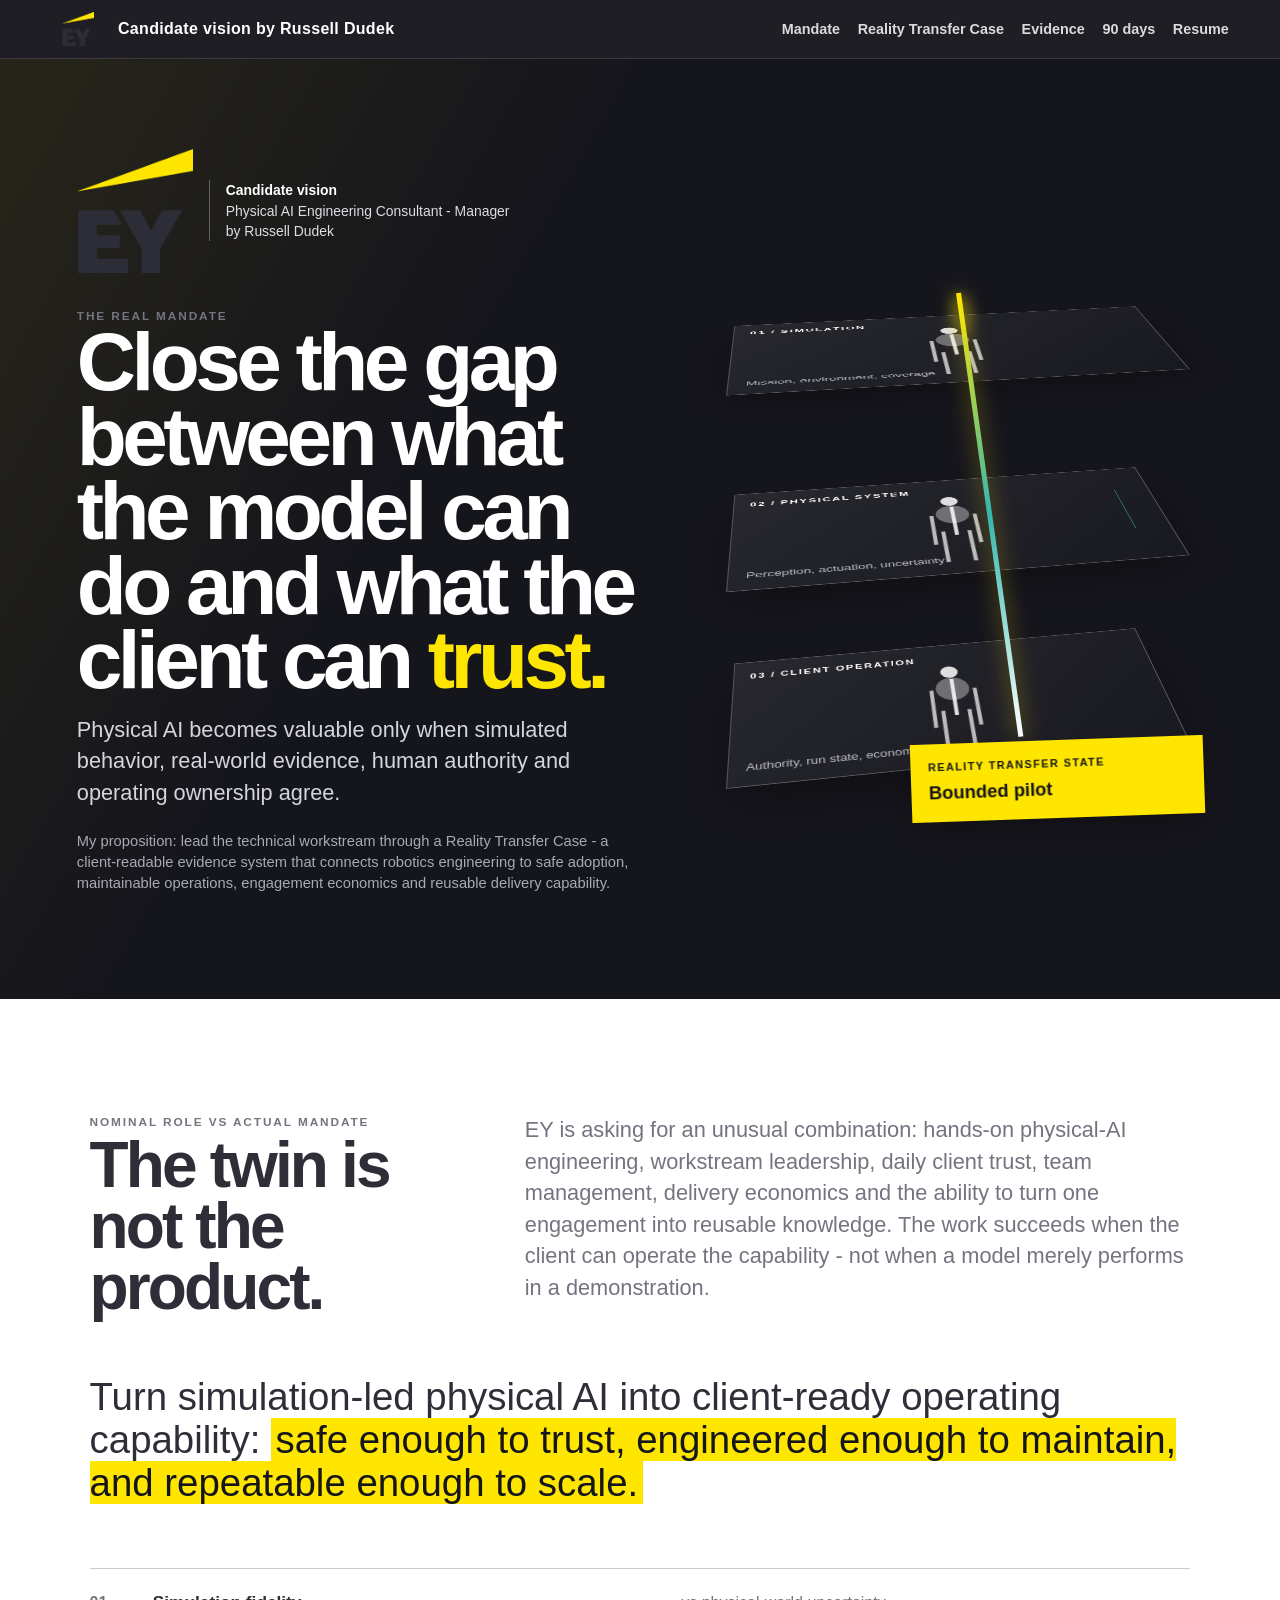
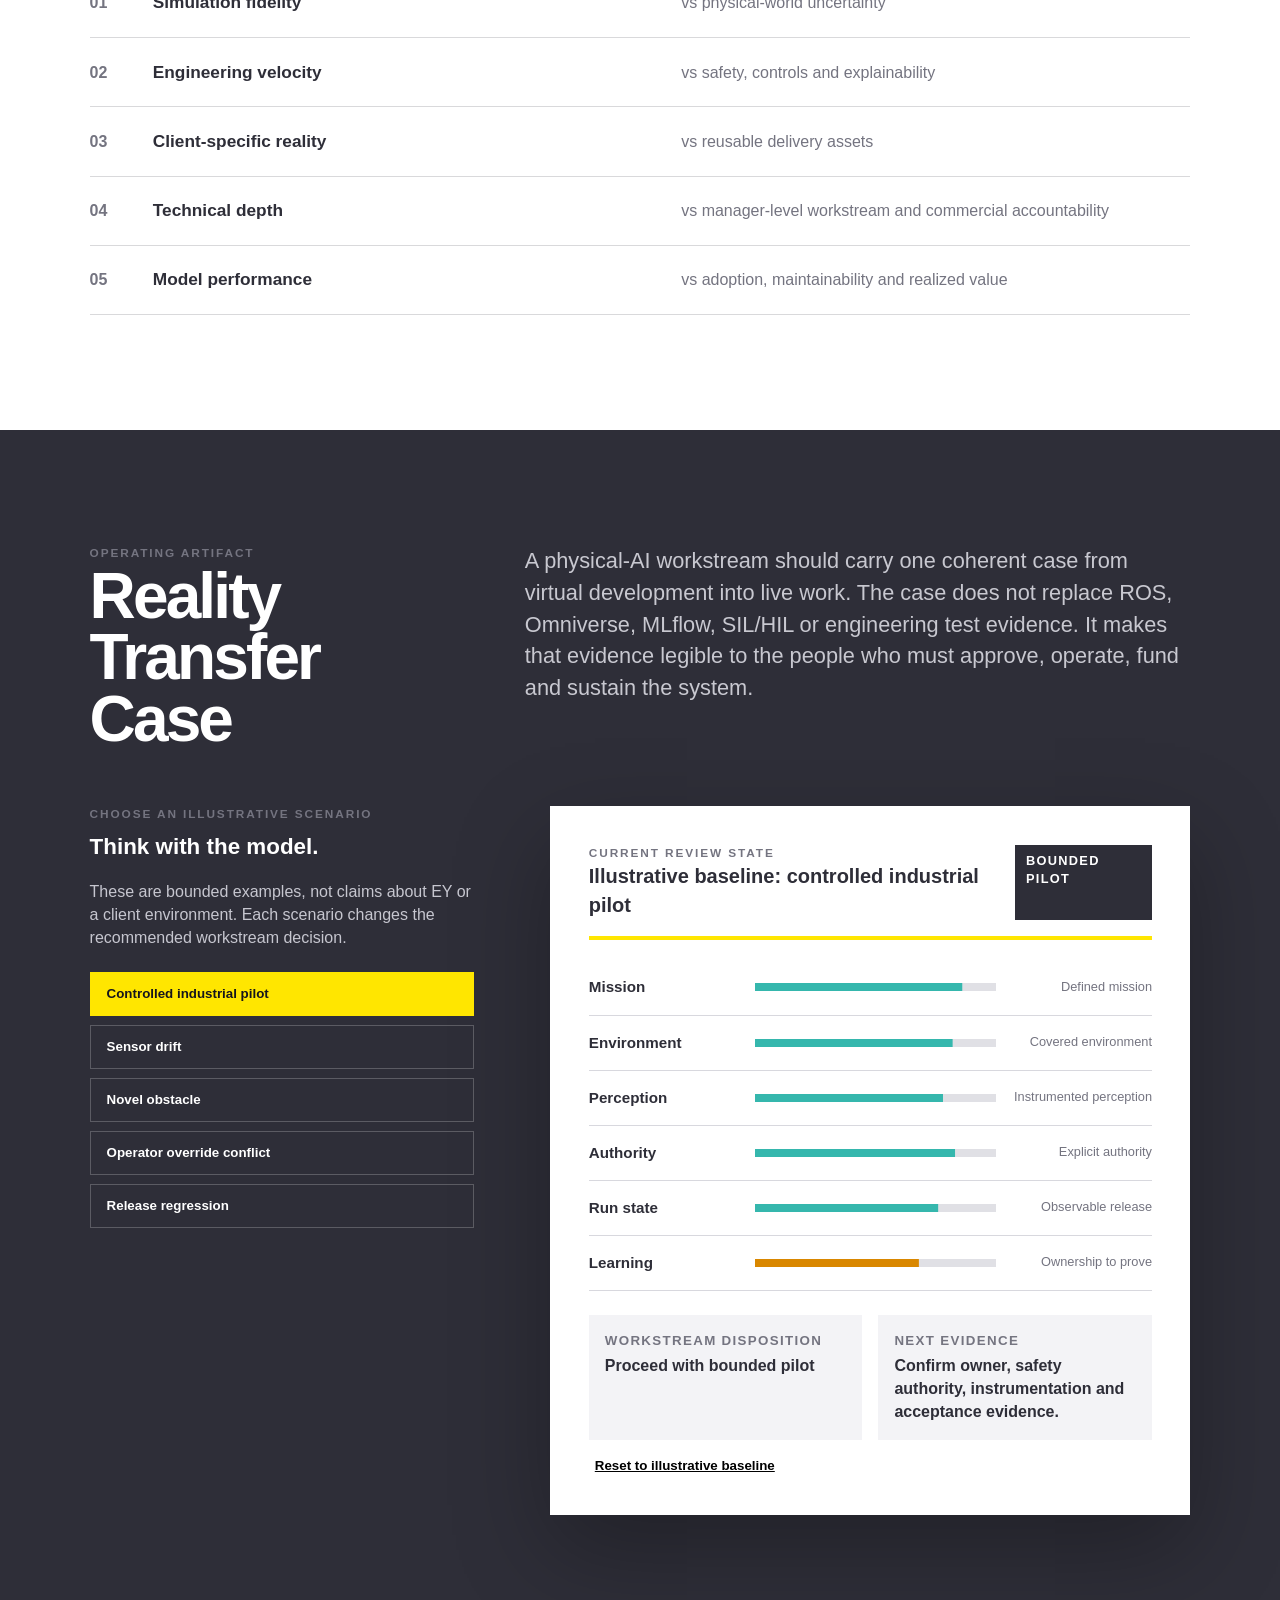
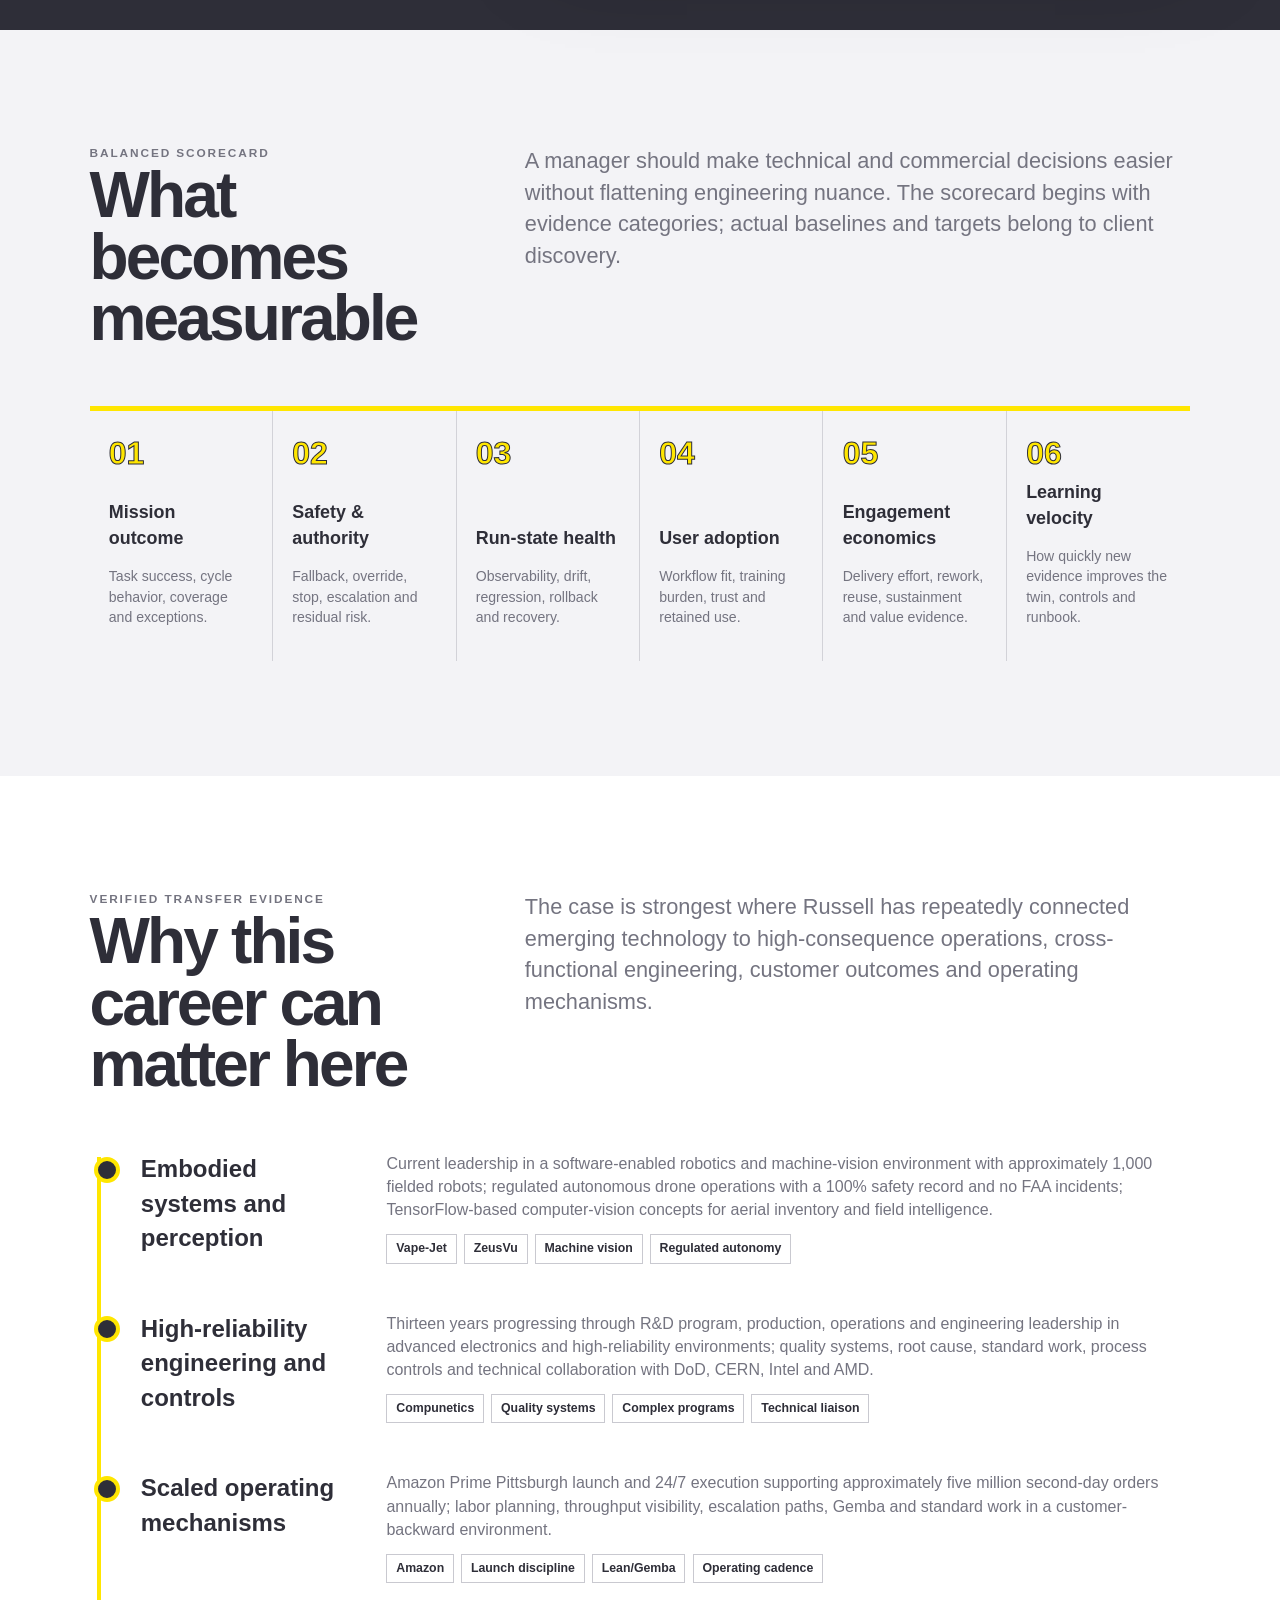
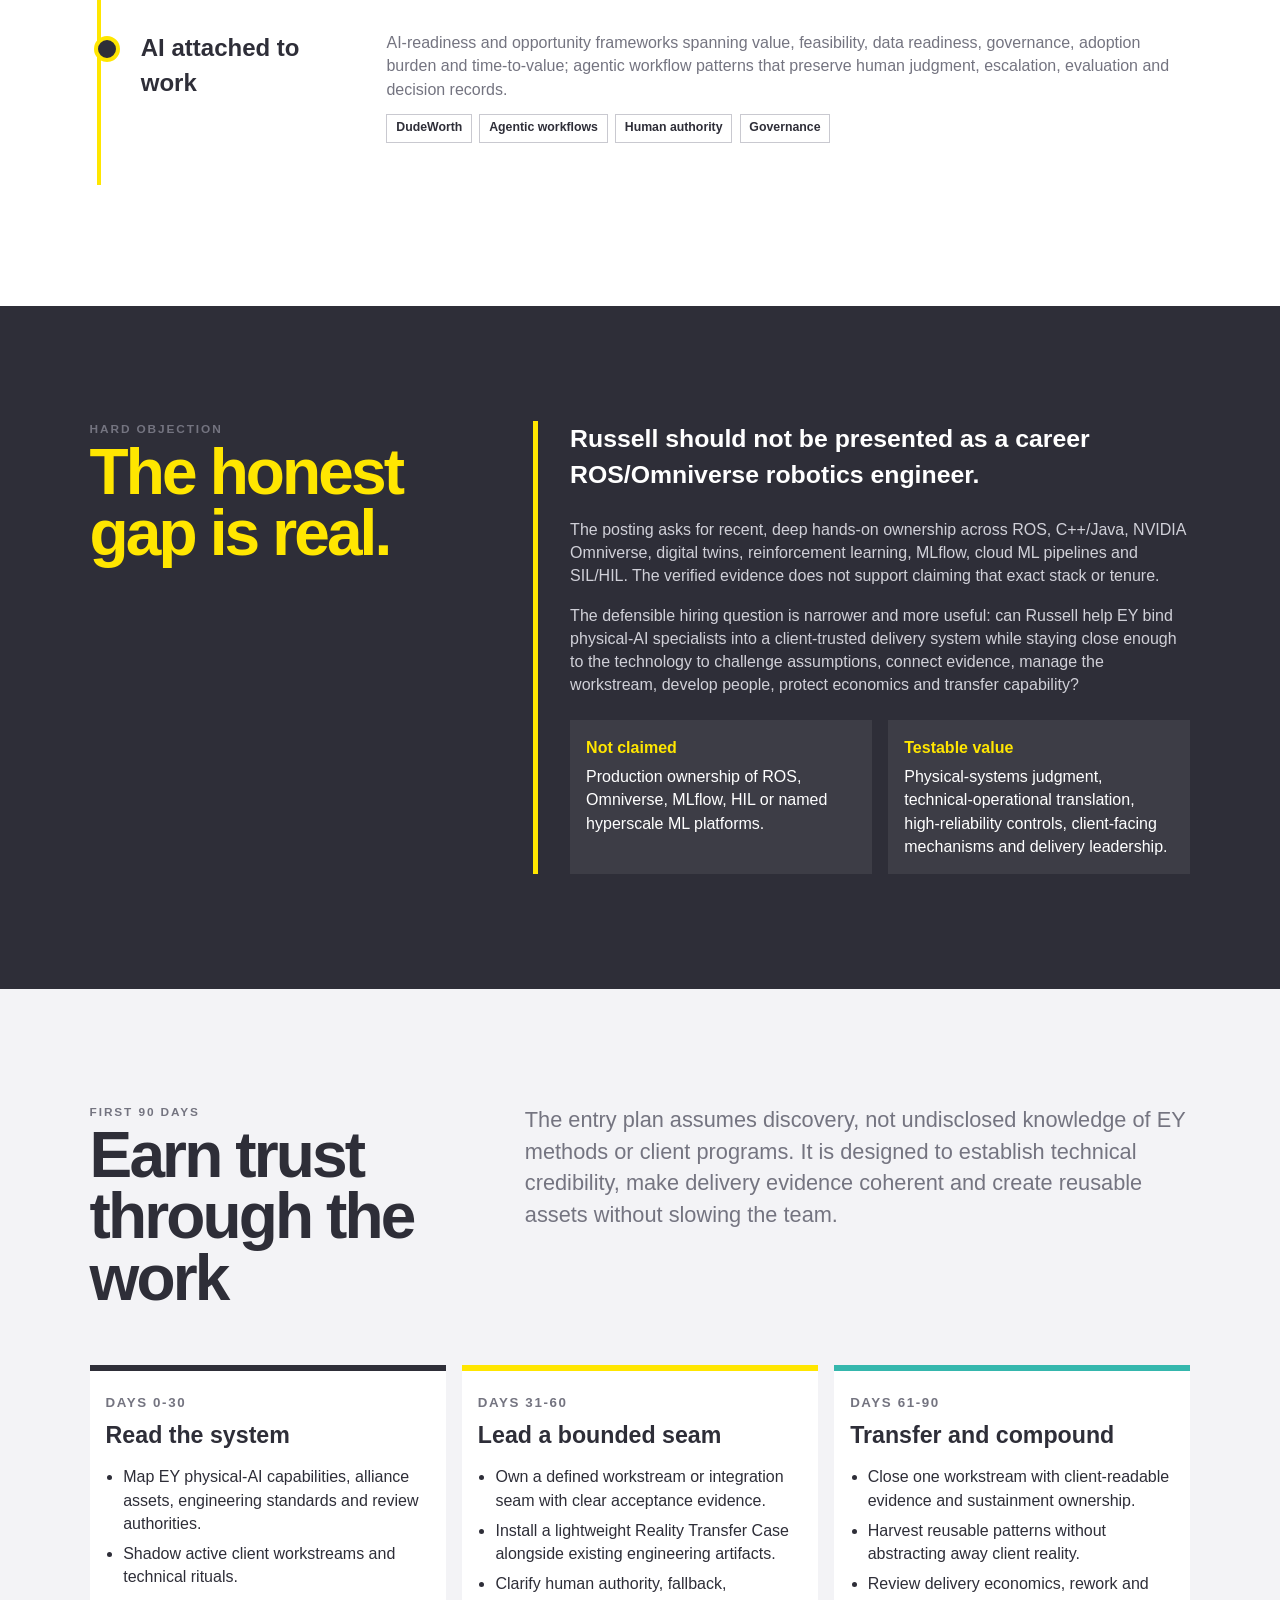
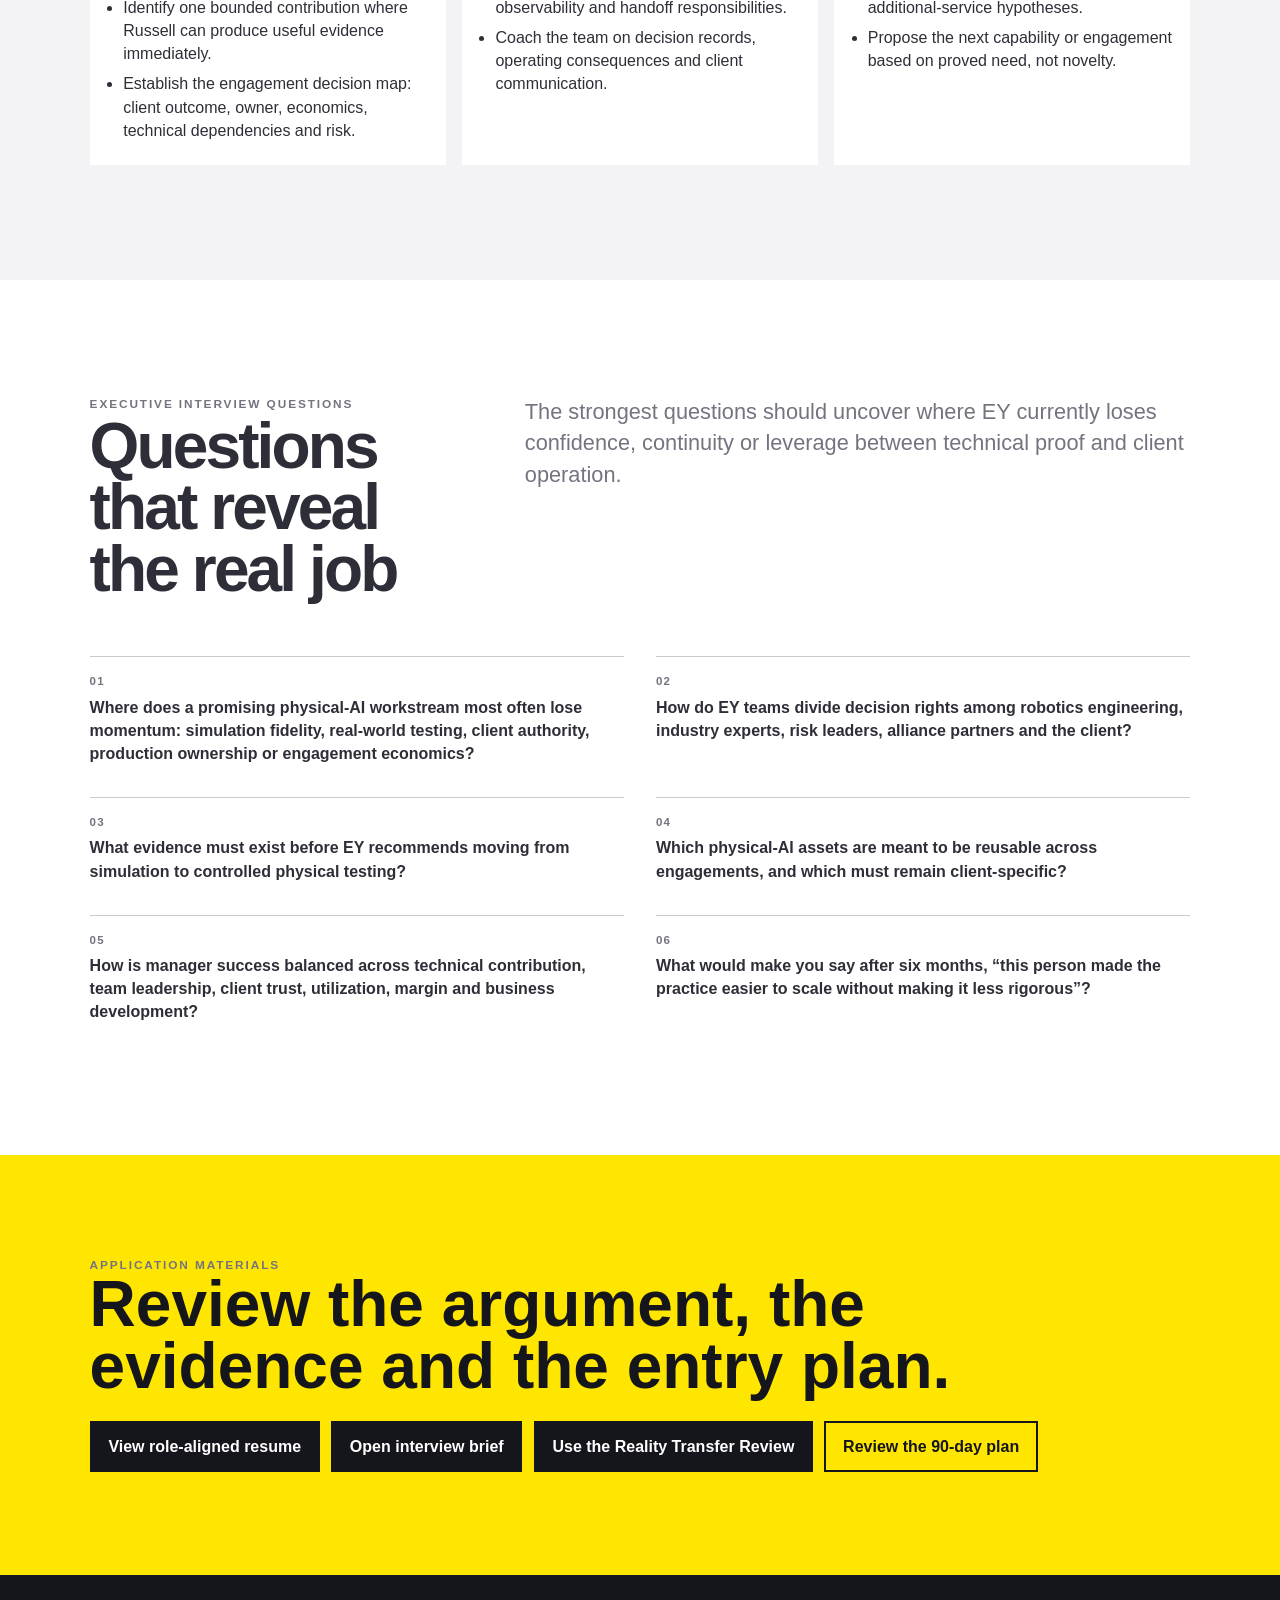
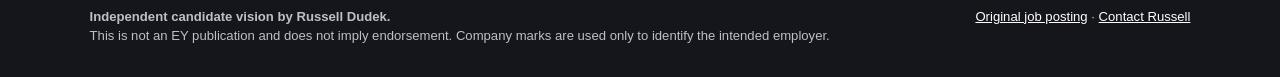
==== index.html @ 856bd2b2 "Publish full EY candidate vision homepage" ====
<!doctype html><html lang="en"><head><meta charset="utf-8"><meta name="viewport" content="width=device-width,initial-scale=1"><meta name="author" content="Russell Dudek"><meta name="description" content="Independent candidate vision for EY Physical AI Engineering Consultant - Manager."><title>EY Physical AI Engineering | Russell Dudek</title><link rel="stylesheet" href="styles.css"></head><body>
<a class="skip-link" href="#main">Skip to content</a>
<nav class="site-nav" aria-label="Primary">
  <a class="nav-id" href="index.html"><img src="assets/brand/ey-logo-crop.svg" alt="EY"><span>Candidate vision by Russell Dudek</span></a>
  <button class="nav-toggle" aria-expanded="false" aria-controls="nav-links" aria-label="Open navigation">Menu</button>
  <div class="nav-links" id="nav-links">
    <a href="#mandate">Mandate</a><a href="#case">Reality Transfer Case</a><a href="#evidence">Evidence</a><a href="#entry">90 days</a><a href="resume.html">Resume</a>
  </div>
</nav>
<main id="main">
<section class="hero" aria-labelledby="hero-title">
  <div class="hero-copy">
    <div class="company-lockup"><img src="assets/brand/ey-logo-crop.svg" alt="EY logo"><div class="company-label"><strong>Candidate vision</strong>Physical AI Engineering Consultant - Manager<br>by Russell Dudek</div></div>
    <div class="ey-kicker">The real mandate</div>
    <h1 id="hero-title">Close the gap between what the model can do and what the client can <em>trust.</em></h1>
    <p class="hero-deck">Physical AI becomes valuable only when simulated behavior, real-world evidence, human authority and operating ownership agree.</p>
    <p class="hero-note">My proposition: lead the technical workstream through a Reality Transfer Case - a client-readable evidence system that connects robotics engineering to safe adoption, maintainable operations, engagement economics and reusable delivery capability.</p>
  </div>
  <div class="hero-art" aria-label="Three aligned planes representing simulation, the physical system and client operations">
    <div class="reality-stack" data-state="baseline">
      <div class="reality-plane plane-sim"><span class="plane-label">01 / Simulation</span><span class="plane-detail">Mission, environment, coverage</span><span class="pose"></span></div>
      <div class="reality-plane plane-physical"><span class="plane-label">02 / Physical system</span><span class="plane-detail">Perception, actuation, uncertainty</span><span class="pose"></span><span class="sense-rays"></span></div>
      <div class="reality-plane plane-operate"><span class="plane-label">03 / Client operation</span><span class="plane-detail">Authority, run state, economics</span><span class="pose"></span></div>
      <div class="transfer-band" aria-hidden="true"></div>
      <div class="transfer-readout"><small>Reality transfer state</small><strong data-case-status>Bounded pilot</strong></div>
    </div>
  </div>
</section>

<section class="section" id="mandate">
  <div class="section-header"><div><div class="ey-kicker">Nominal role vs actual mandate</div><h2>The twin is not the product.</h2></div><p class="section-lead">EY is asking for an unusual combination: hands-on physical-AI engineering, workstream leadership, daily client trust, team management, delivery economics and the ability to turn one engagement into reusable knowledge. The work succeeds when the client can operate the capability - not when a model merely performs in a demonstration.</p></div>
  <p class="mandate-sentence">Turn simulation-led physical AI into client-ready operating capability: <mark>safe enough to trust, engineered enough to maintain, and repeatable enough to scale.</mark></p>
  <div class="tension-lines">
    <div class="tension-line"><span>01</span><strong>Simulation fidelity</strong><em>vs physical-world uncertainty</em></div>
    <div class="tension-line"><span>02</span><strong>Engineering velocity</strong><em>vs safety, controls and explainability</em></div>
    <div class="tension-line"><span>03</span><strong>Client-specific reality</strong><em>vs reusable delivery assets</em></div>
    <div class="tension-line"><span>04</span><strong>Technical depth</strong><em>vs manager-level workstream and commercial accountability</em></div>
    <div class="tension-line"><span>05</span><strong>Model performance</strong><em>vs adoption, maintainability and realized value</em></div>
  </div>
</section>

<section class="section section-dark" id="case">
  <div class="section-header"><div><div class="ey-kicker">Operating artifact</div><h2>Reality Transfer Case</h2></div><p class="section-lead">A physical-AI workstream should carry one coherent case from virtual development into live work. The case does not replace ROS, Omniverse, MLflow, SIL/HIL or engineering test evidence. It makes that evidence legible to the people who must approve, operate, fund and sustain the system.</p></div>
  <div class="case-shell">
    <aside class="scenario-panel"><div class="ey-kicker">Choose an illustrative scenario</div><h3>Think with the model.</h3><p>These are bounded examples, not claims about EY or a client environment. Each scenario changes the recommended workstream decision.</p>
      <div class="scenario-buttons" role="group" aria-label="Reality transfer scenarios">
        <button class="scenario-button" data-scenario="baseline" aria-pressed="true">Controlled industrial pilot</button>
        <button class="scenario-button" data-scenario="drift" aria-pressed="false">Sensor drift</button>
        <button class="scenario-button" data-scenario="novel" aria-pressed="false">Novel obstacle</button>
        <button class="scenario-button" data-scenario="authority" aria-pressed="false">Operator override conflict</button>
        <button class="scenario-button" data-scenario="regression" aria-pressed="false">Release regression</button>
      </div>
    </aside>
    <div class="case-board" aria-live="polite">
      <div class="case-baseline"><div><div class="ey-kicker">Current review state</div><strong data-scenario-label>Illustrative baseline: controlled industrial pilot</strong></div><span class="case-status" data-case-status>Bounded pilot</span></div>
      <div class="evidence-chain">
        <div class="evidence-row" data-risk="0"><strong>Mission</strong><span class="bar"></span><output>Defined mission</output></div>
        <div class="evidence-row" data-risk="0"><strong>Environment</strong><span class="bar"></span><output>Covered environment</output></div>
        <div class="evidence-row" data-risk="0"><strong>Perception</strong><span class="bar"></span><output>Instrumented perception</output></div>
        <div class="evidence-row" data-risk="0"><strong>Authority</strong><span class="bar"></span><output>Explicit authority</output></div>
        <div class="evidence-row" data-risk="0"><strong>Run state</strong><span class="bar"></span><output>Observable release</output></div>
        <div class="evidence-row" data-risk="1"><strong>Learning</strong><span class="bar"></span><output>Ownership to prove</output></div>
      </div>
      <div class="decision-brief"><div class="decision-cell"><small>Workstream disposition</small><strong data-disposition>Proceed with bounded pilot</strong></div><div class="decision-cell"><small>Next evidence</small><strong data-next>Confirm owner, safety authority, instrumentation and acceptance evidence.</strong></div></div>
      <button class="reset-button" type="button">Reset to illustrative baseline</button>
    </div>
  </div>
</section>

<section class="section section-mist" id="scorecard">
  <div class="section-header"><div><div class="ey-kicker">Balanced scorecard</div><h2>What becomes measurable</h2></div><p class="section-lead">A manager should make technical and commercial decisions easier without flattening engineering nuance. The scorecard begins with evidence categories; actual baselines and targets belong to client discovery.</p></div>
  <div class="scorecard">
    <div class="score-item"><span>01</span><div><h3>Mission outcome</h3><p>Task success, cycle behavior, coverage and exceptions.</p></div></div>
    <div class="score-item"><span>02</span><div><h3>Safety & authority</h3><p>Fallback, override, stop, escalation and residual risk.</p></div></div>
    <div class="score-item"><span>03</span><div><h3>Run-state health</h3><p>Observability, drift, regression, rollback and recovery.</p></div></div>
    <div class="score-item"><span>04</span><div><h3>User adoption</h3><p>Workflow fit, training burden, trust and retained use.</p></div></div>
    <div class="score-item"><span>05</span><div><h3>Engagement economics</h3><p>Delivery effort, rework, reuse, sustainment and value evidence.</p></div></div>
    <div class="score-item"><span>06</span><div><h3>Learning velocity</h3><p>How quickly new evidence improves the twin, controls and runbook.</p></div></div>
  </div>
</section>

<section class="section" id="evidence">
  <div class="section-header"><div><div class="ey-kicker">Verified transfer evidence</div><h2>Why this career can matter here</h2></div><p class="section-lead">The case is strongest where Russell has repeatedly connected emerging technology to high-consequence operations, cross-functional engineering, customer outcomes and operating mechanisms.</p></div>
  <div class="evidence-trail">
    <article class="trail-item"><h3>Embodied systems and perception</h3><div><p>Current leadership in a software-enabled robotics and machine-vision environment with approximately 1,000 fielded robots; regulated autonomous drone operations with a 100% safety record and no FAA incidents; TensorFlow-based computer-vision concepts for aerial inventory and field intelligence.</p><div class="proof-tags"><span>Vape-Jet</span><span>ZeusVu</span><span>Machine vision</span><span>Regulated autonomy</span></div></div></article>
    <article class="trail-item"><h3>High-reliability engineering and controls</h3><div><p>Thirteen years progressing through R&D program, production, operations and engineering leadership in advanced electronics and high-reliability environments; quality systems, root cause, standard work, process controls and technical collaboration with DoD, CERN, Intel and AMD.</p><div class="proof-tags"><span>Compunetics</span><span>Quality systems</span><span>Complex programs</span><span>Technical liaison</span></div></div></article>
    <article class="trail-item"><h3>Scaled operating mechanisms</h3><div><p>Amazon Prime Pittsburgh launch and 24/7 execution supporting approximately five million second-day orders annually; labor planning, throughput visibility, escalation paths, Gemba and standard work in a customer-backward environment.</p><div class="proof-tags"><span>Amazon</span><span>Launch discipline</span><span>Lean/Gemba</span><span>Operating cadence</span></div></div></article>
    <article class="trail-item"><h3>AI attached to work</h3><div><p>AI-readiness and opportunity frameworks spanning value, feasibility, data readiness, governance, adoption burden and time-to-value; agentic workflow patterns that preserve human judgment, escalation, evaluation and decision records.</p><div class="proof-tags"><span>DudeWorth</span><span>Agentic workflows</span><span>Human authority</span><span>Governance</span></div></div></article>
  </div>
</section>

<section class="section section-dark" id="objection">
  <div class="objection"><div><div class="ey-kicker">Hard objection</div><h2>The honest gap is real.</h2></div><div class="objection-box"><h3>Russell should not be presented as a career ROS/Omniverse robotics engineer.</h3><p>The posting asks for recent, deep hands-on ownership across ROS, C++/Java, NVIDIA Omniverse, digital twins, reinforcement learning, MLflow, cloud ML pipelines and SIL/HIL. The verified evidence does not support claiming that exact stack or tenure.</p><p>The defensible hiring question is narrower and more useful: can Russell help EY bind physical-AI specialists into a client-trusted delivery system while staying close enough to the technology to challenge assumptions, connect evidence, manage the workstream, develop people, protect economics and transfer capability?</p><div class="not-claimed"><div><strong>Not claimed</strong>Production ownership of ROS, Omniverse, MLflow, HIL or named hyperscale ML platforms.</div><div><strong>Testable value</strong>Physical-systems judgment, technical-operational translation, high-reliability controls, client-facing mechanisms and delivery leadership.</div></div></div></div>
</section>

<section class="section section-mist" id="entry">
  <div class="section-header"><div><div class="ey-kicker">First 90 days</div><h2>Earn trust through the work</h2></div><p class="section-lead">The entry plan assumes discovery, not undisclosed knowledge of EY methods or client programs. It is designed to establish technical credibility, make delivery evidence coherent and create reusable assets without slowing the team.</p></div>
  <div class="timeline">
    <article class="phase"><small>Days 0-30</small><h3>Read the system</h3><ul><li>Map EY physical-AI capabilities, alliance assets, engineering standards and review authorities.</li><li>Shadow active client workstreams and technical rituals.</li><li>Identify one bounded contribution where Russell can produce useful evidence immediately.</li><li>Establish the engagement decision map: client outcome, owner, economics, technical dependencies and risk.</li></ul></article>
    <article class="phase"><small>Days 31-60</small><h3>Lead a bounded seam</h3><ul><li>Own a defined workstream or integration seam with clear acceptance evidence.</li><li>Install a lightweight Reality Transfer Case alongside existing engineering artifacts.</li><li>Clarify human authority, fallback, observability and handoff responsibilities.</li><li>Coach the team on decision records, operating consequences and client communication.</li></ul></article>
    <article class="phase"><small>Days 61-90</small><h3>Transfer and compound</h3><ul><li>Close one workstream with client-readable evidence and sustainment ownership.</li><li>Harvest reusable patterns without abstracting away client reality.</li><li>Review delivery economics, rework and additional-service hypotheses.</li><li>Propose the next capability or engagement based on proved need, not novelty.</li></ul></article>
  </div>
</section>

<section class="section" id="questions">
  <div class="section-header"><div><div class="ey-kicker">Executive interview questions</div><h2>Questions that reveal the real job</h2></div><p class="section-lead">The strongest questions should uncover where EY currently loses confidence, continuity or leverage between technical proof and client operation.</p></div>
  <div class="questions">
    <div class="question">Where does a promising physical-AI workstream most often lose momentum: simulation fidelity, real-world testing, client authority, production ownership or engagement economics?</div>
    <div class="question">How do EY teams divide decision rights among robotics engineering, industry experts, risk leaders, alliance partners and the client?</div>
    <div class="question">What evidence must exist before EY recommends moving from simulation to controlled physical testing?</div>
    <div class="question">Which physical-AI assets are meant to be reusable across engagements, and which must remain client-specific?</div>
    <div class="question">How is manager success balanced across technical contribution, team leadership, client trust, utilization, margin and business development?</div>
    <div class="question">What would make you say after six months, “this person made the practice easier to scale without making it less rigorous”?</div>
  </div>
</section>

<section class="cta-section"><div class="ey-kicker">Application materials</div><h2>Review the argument, the evidence and the entry plan.</h2><div class="cta-links"><a class="btn" href="resume.html">View role-aligned resume</a><a class="btn" href="interview-brief.html">Open interview brief</a><a class="btn" href="reality-transfer-review.html">Use the Reality Transfer Review</a><a class="btn secondary" href="90-day-plan.html">Review the 90-day plan</a></div></section>
</main>
<footer class="site-footer"><div><strong>Independent candidate vision by Russell Dudek.</strong><br>This is not an EY publication and does not imply endorsement. Company marks are used only to identify the intended employer.</div><div><a href="https://careers.ey.com/ey/job/New-York-Physical-AI-Engineering-Consultant-Manager-Consulting-Open-Location-NY-10001-8604/1407252133/">Original job posting</a> · <a href="mailto:russelldudek@gmail.com">Contact Russell</a></div></footer>
<script src="app.js"></script></body></html>
---- styles.css ----
@import url("brand-tokens.css");
@import url("styles-1.css");
@import url("styles-2.css");
@import url("styles-3.css");
@import url("styles-4.css");
@import url("styles-5.css");
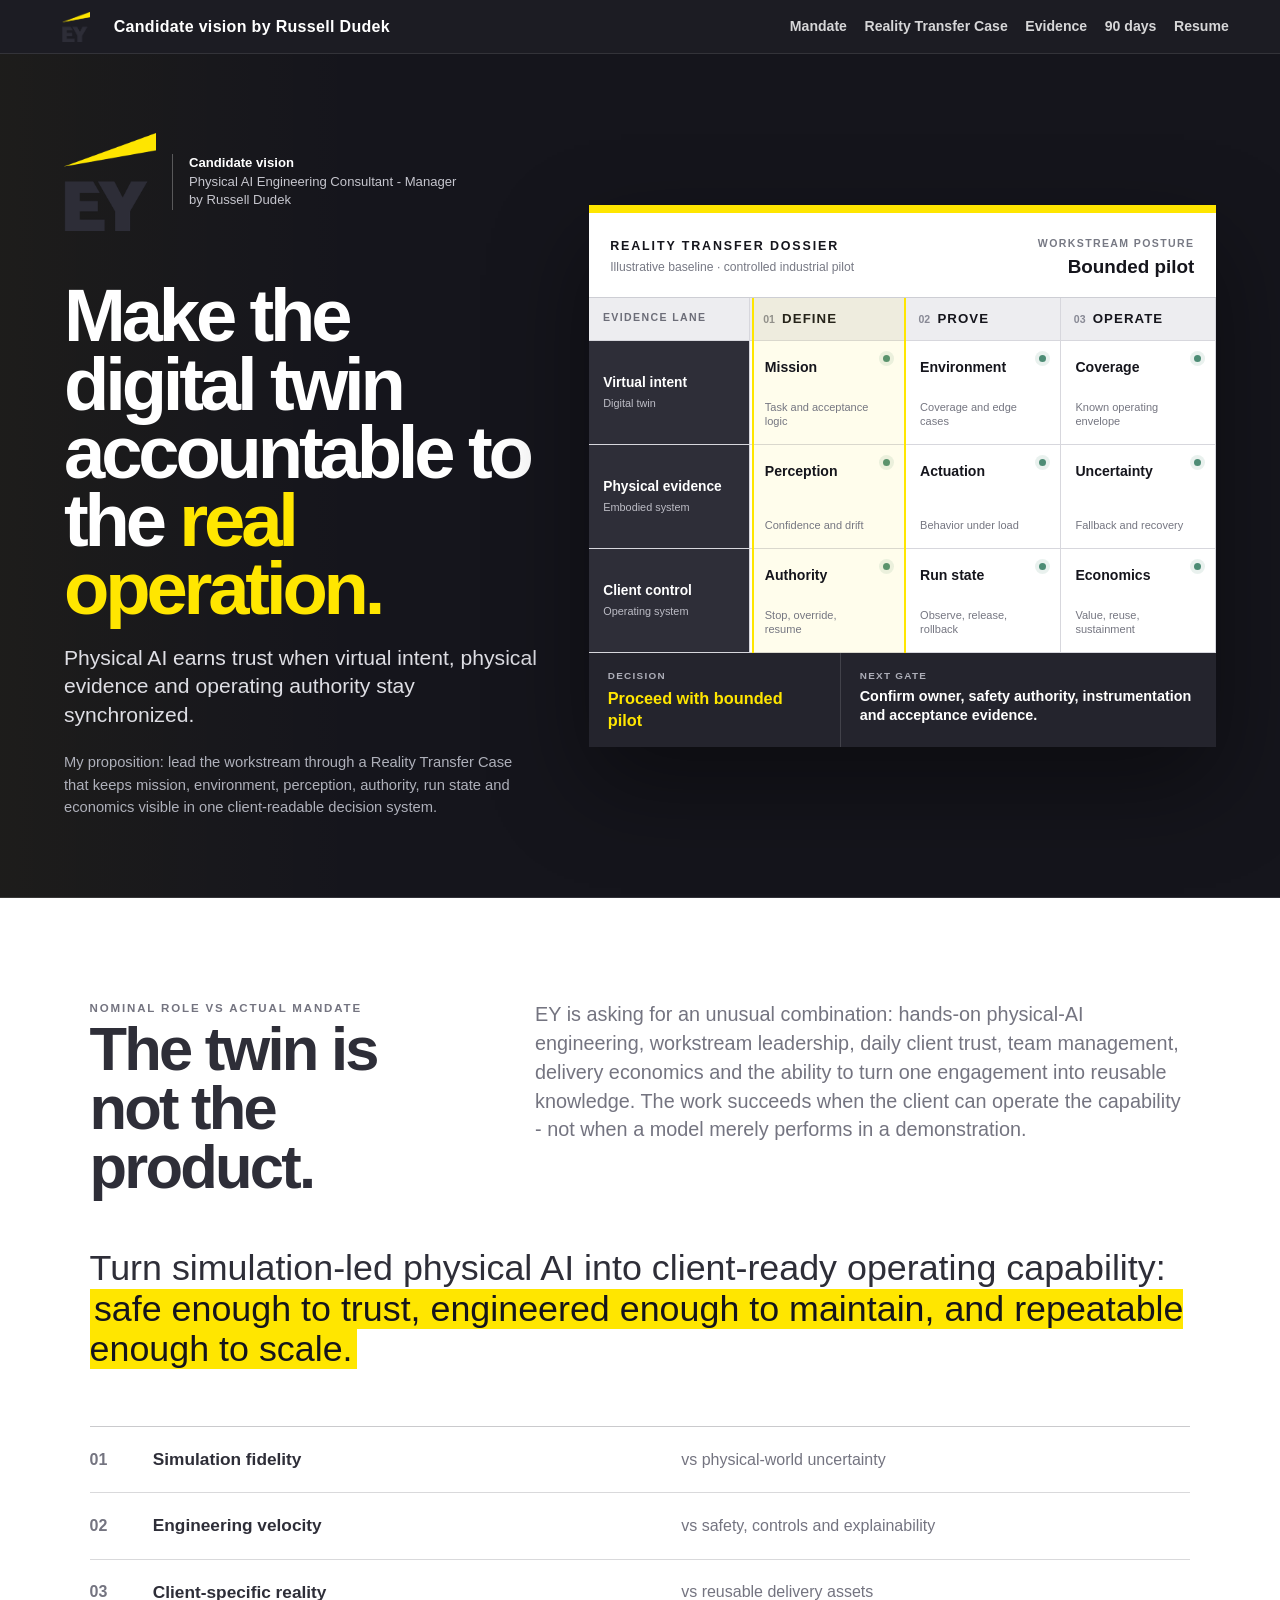
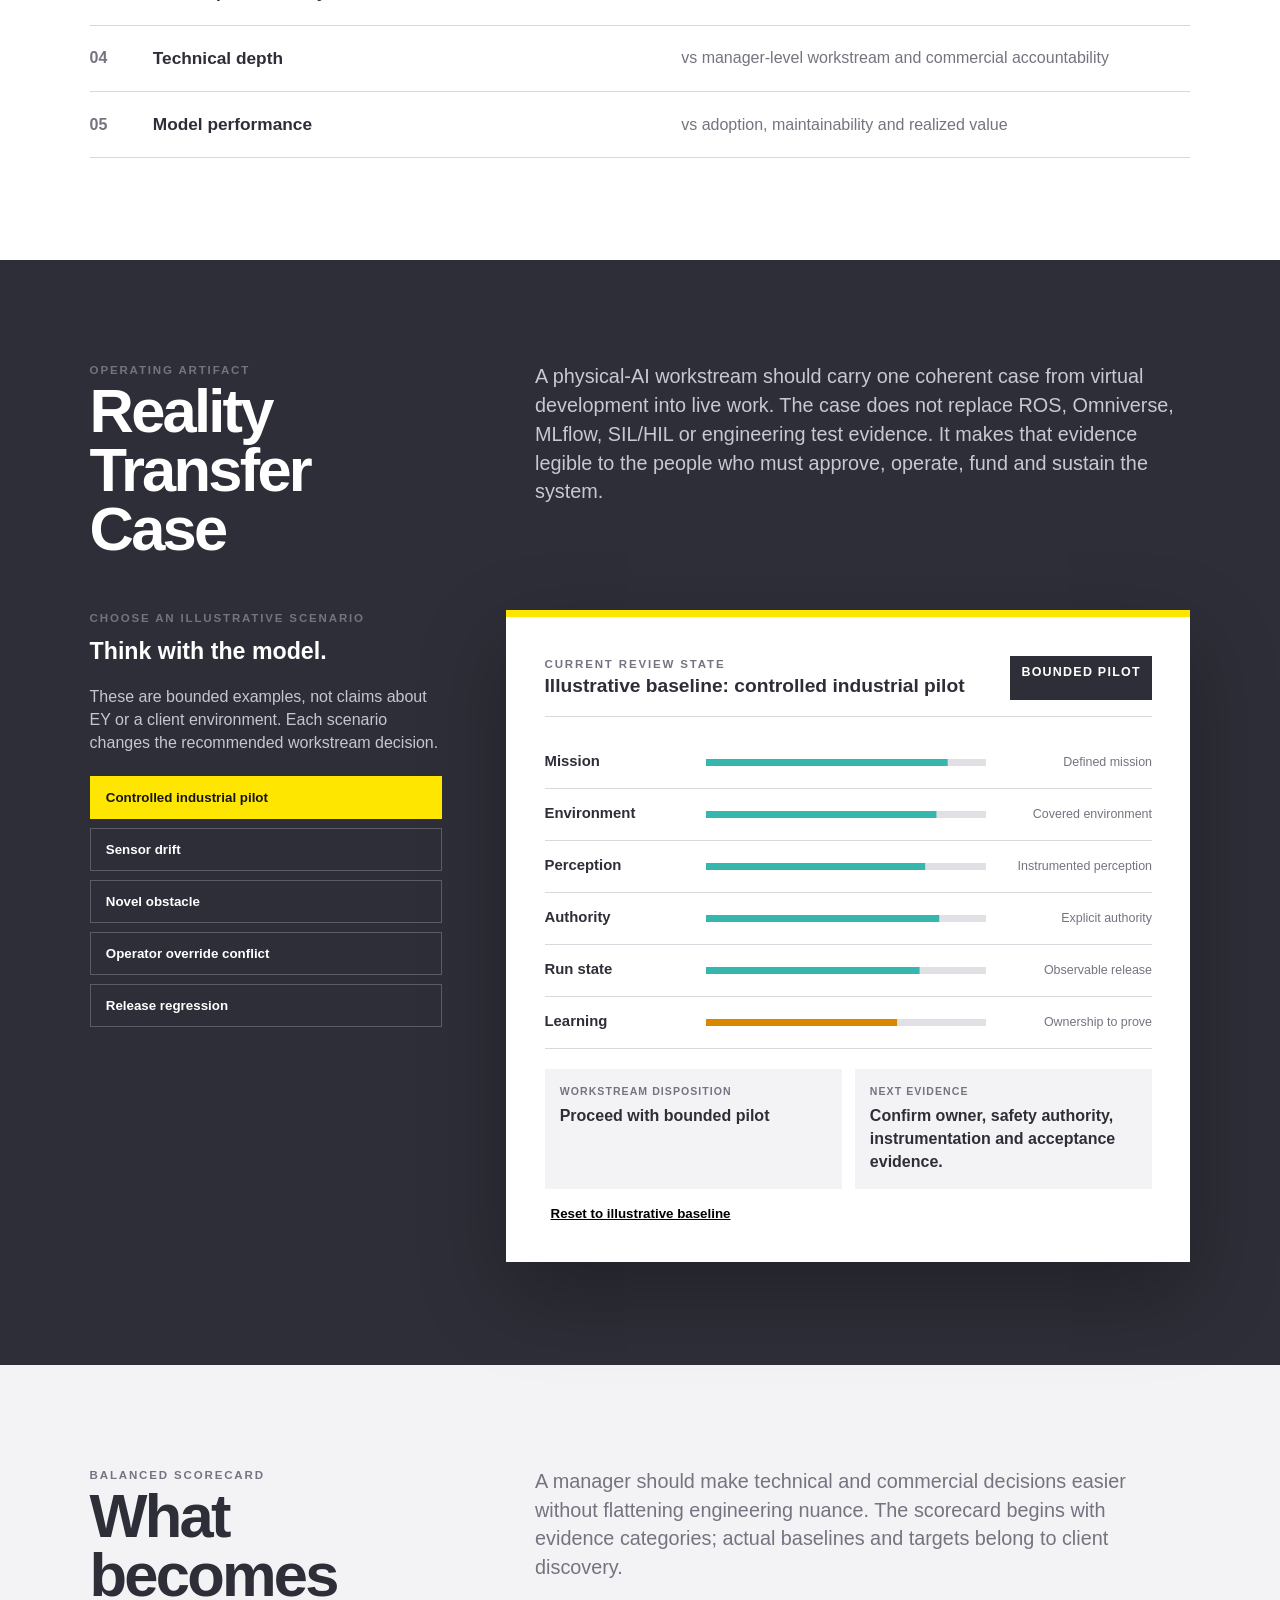
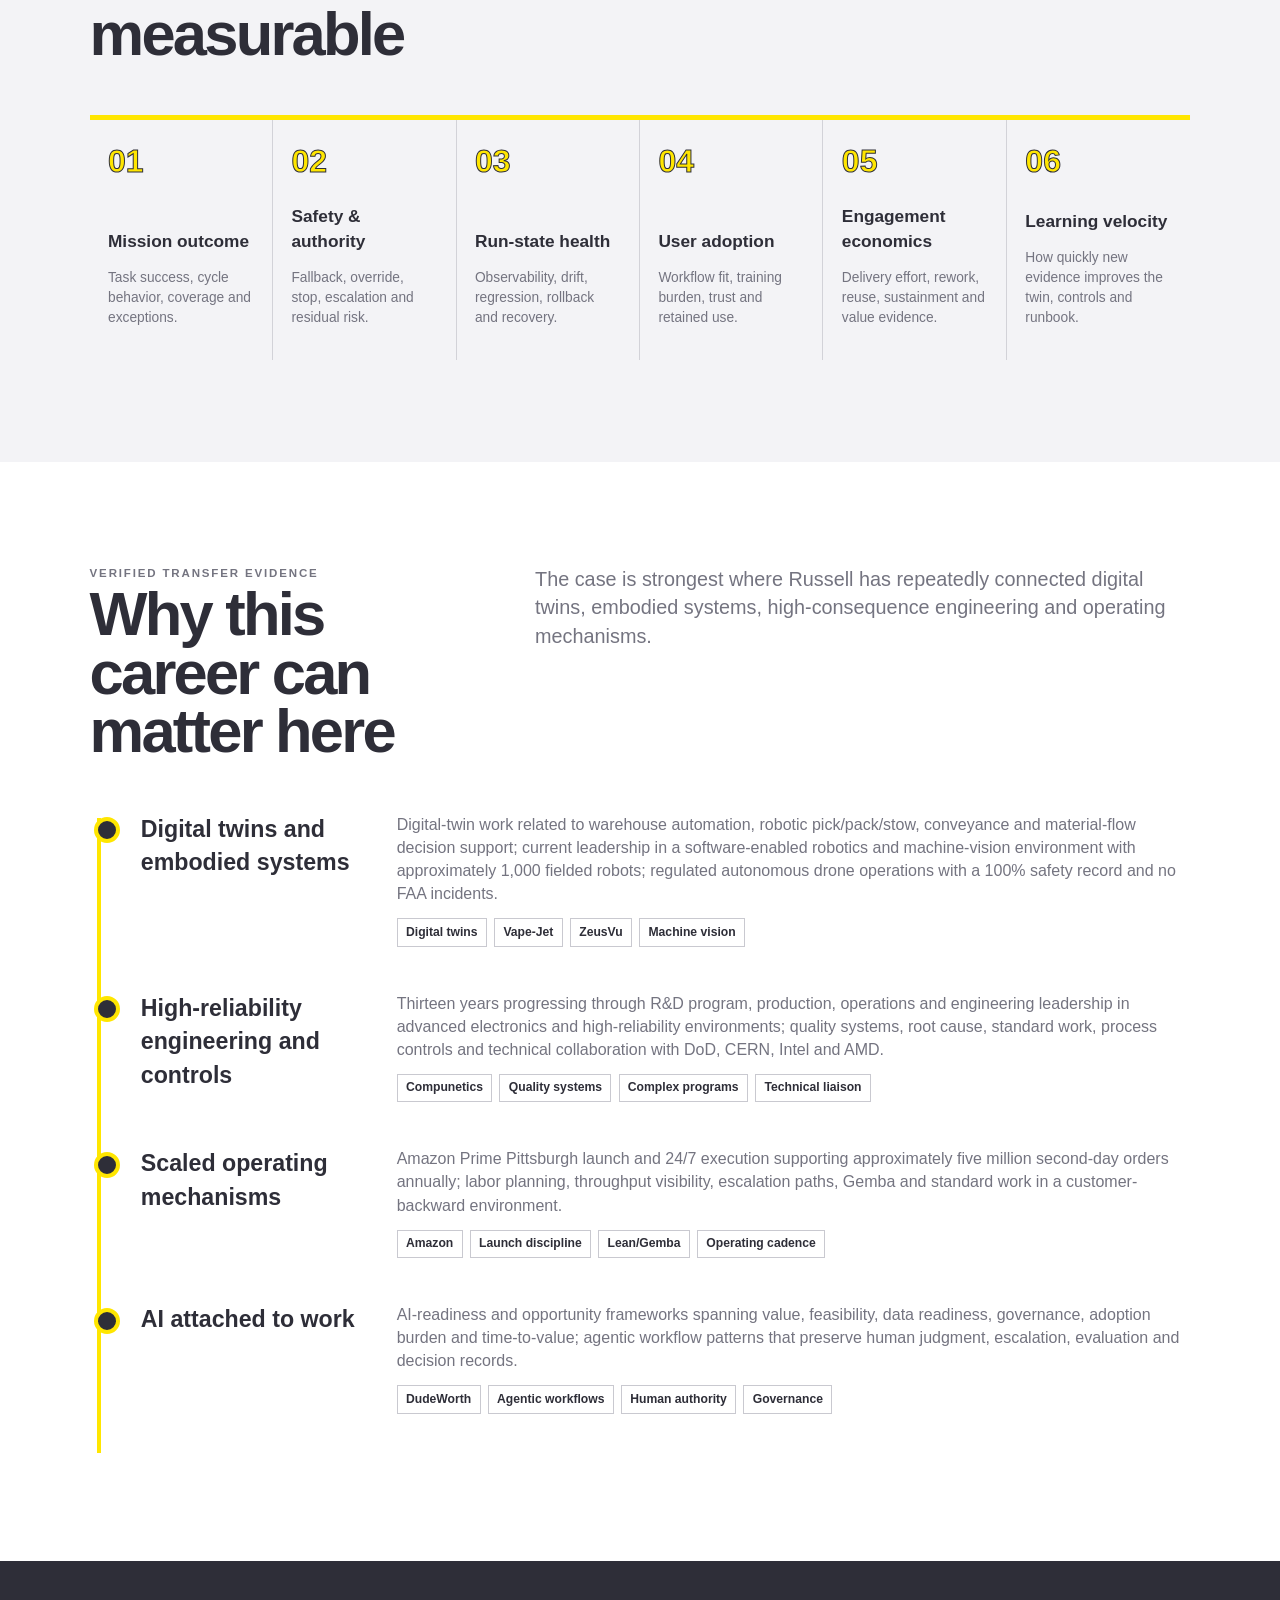
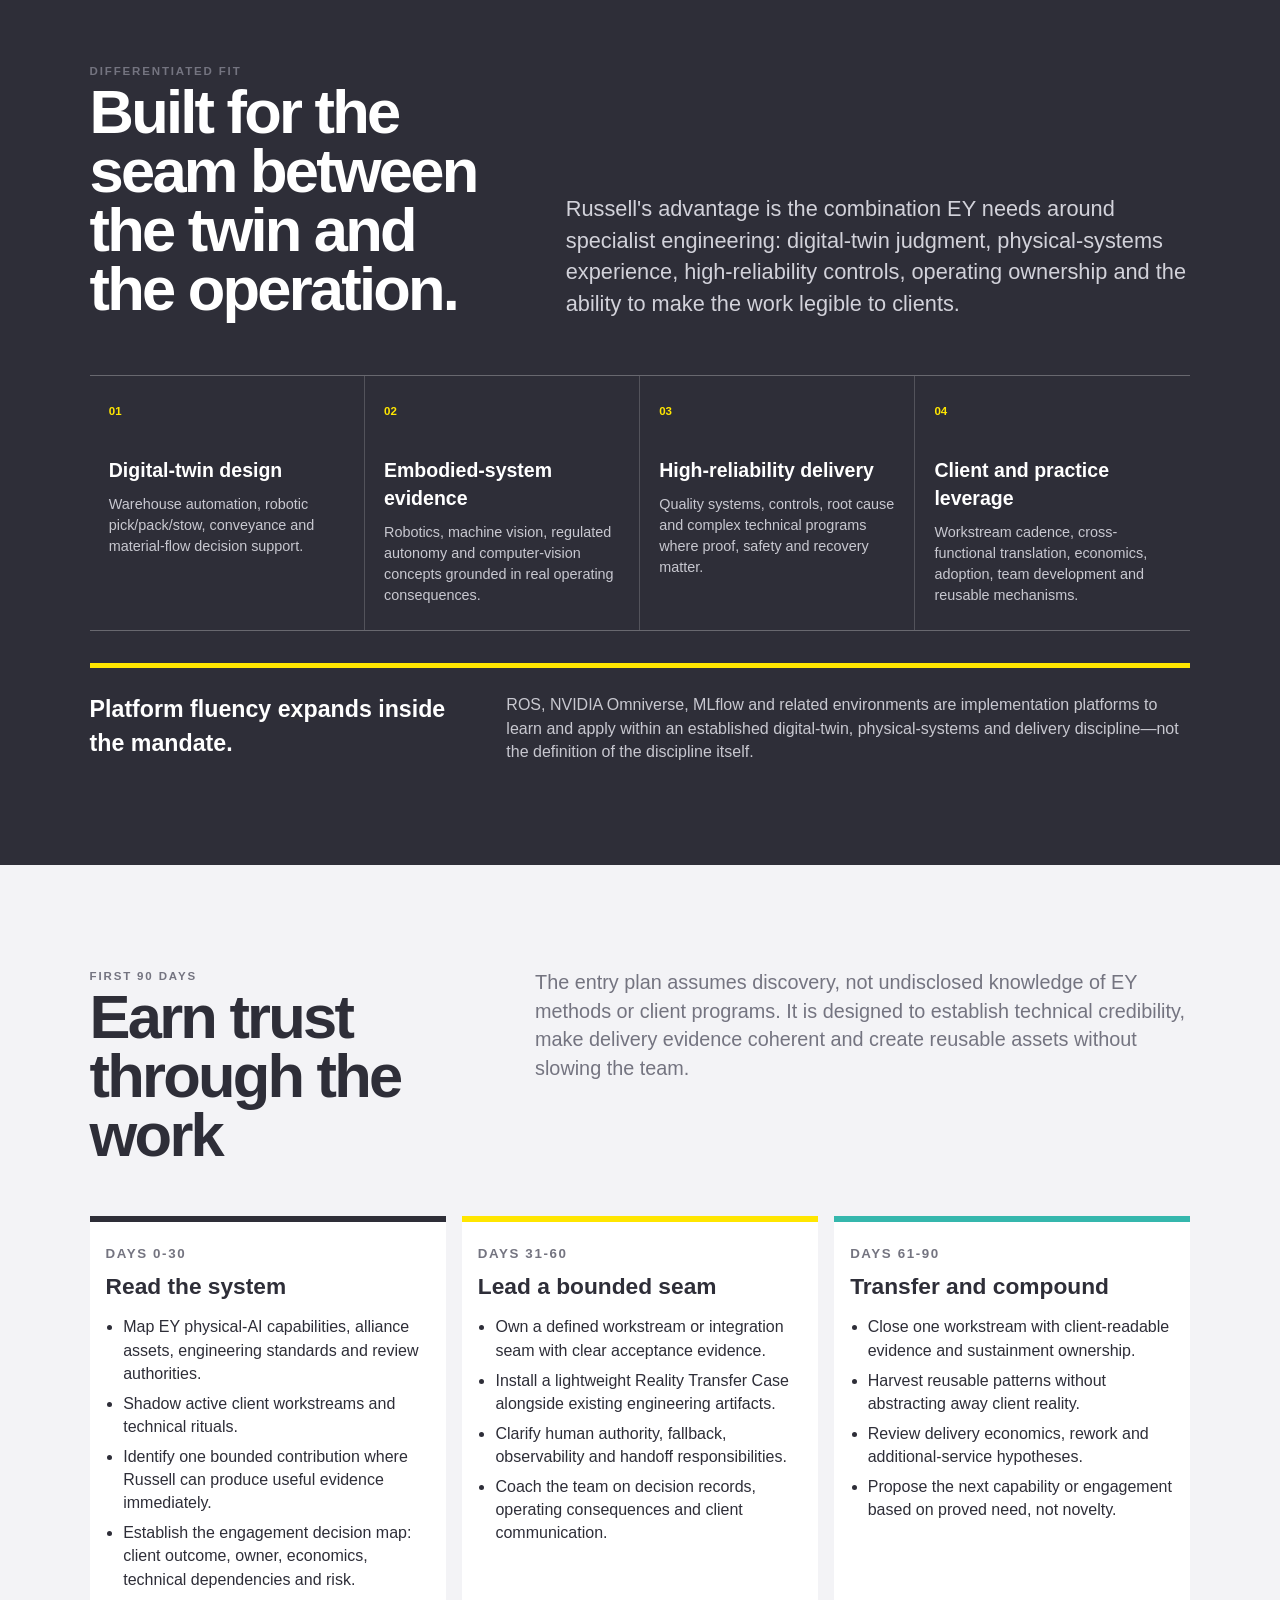
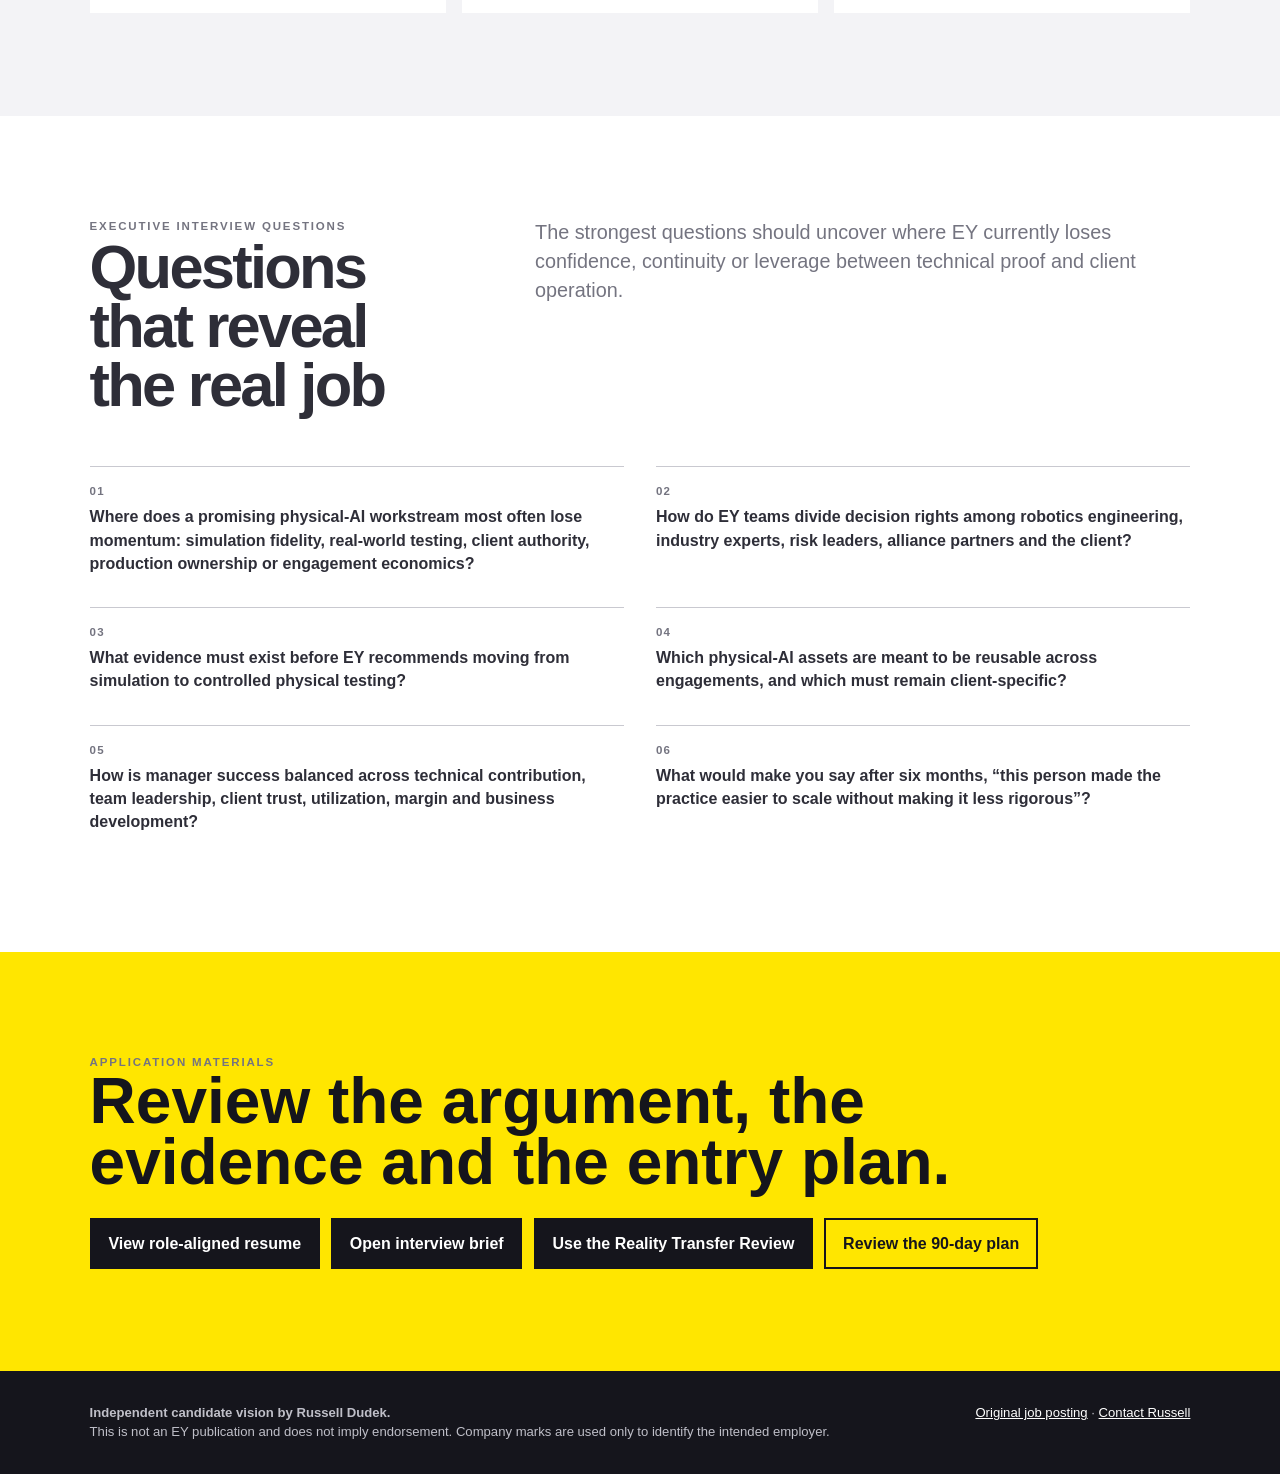
==== commit 2edd6bda: "Replace novice hero with executive digital twin dossier" ====
--- a/index.html
+++ b/index.html
@@ -1,4 +1,14 @@
-<!doctype html><html lang="en"><head><meta charset="utf-8"><meta name="viewport" content="width=device-width,initial-scale=1"><meta name="author" content="Russell Dudek"><meta name="description" content="Independent candidate vision for EY Physical AI Engineering Consultant - Manager."><title>EY Physical AI Engineering | Russell Dudek</title><link rel="stylesheet" href="styles.css"></head><body>
+<!doctype html>
+<html lang="en">
+<head>
+<meta charset="utf-8">
+<meta name="viewport" content="width=device-width,initial-scale=1">
+<meta name="author" content="Russell Dudek">
+<meta name="description" content="Independent candidate vision for EY Physical AI Engineering Consultant - Manager.">
+<title>EY Physical AI Engineering | Russell Dudek</title>
+<link rel="stylesheet" href="styles.css">
+</head>
+<body>
 <a class="skip-link" href="#main">Skip to content</a>
 <nav class="site-nav" aria-label="Primary">
   <a class="nav-id" href="index.html"><img src="assets/brand/ey-logo-crop.svg" alt="EY"><span>Candidate vision by Russell Dudek</span></a>
@@ -11,18 +21,42 @@
 <section class="hero" aria-labelledby="hero-title">
   <div class="hero-copy">
     <div class="company-lockup"><img src="assets/brand/ey-logo-crop.svg" alt="EY logo"><div class="company-label"><strong>Candidate vision</strong>Physical AI Engineering Consultant - Manager<br>by Russell Dudek</div></div>
-    <div class="ey-kicker">The real mandate</div>
-    <h1 id="hero-title">Close the gap between what the model can do and what the client can <em>trust.</em></h1>
-    <p class="hero-deck">Physical AI becomes valuable only when simulated behavior, real-world evidence, human authority and operating ownership agree.</p>
-    <p class="hero-note">My proposition: lead the technical workstream through a Reality Transfer Case - a client-readable evidence system that connects robotics engineering to safe adoption, maintainable operations, engagement economics and reusable delivery capability.</p>
+    <h1 id="hero-title">Make the digital twin accountable to the <em>real operation.</em></h1>
+    <p class="hero-deck">Physical AI earns trust when virtual intent, physical evidence and operating authority stay synchronized.</p>
+    <p class="hero-note">My proposition: lead the workstream through a Reality Transfer Case that keeps mission, environment, perception, authority, run state and economics visible in one client-readable decision system.</p>
   </div>
-  <div class="hero-art" aria-label="Three aligned planes representing simulation, the physical system and client operations">
-    <div class="reality-stack" data-state="baseline">
-      <div class="reality-plane plane-sim"><span class="plane-label">01 / Simulation</span><span class="plane-detail">Mission, environment, coverage</span><span class="pose"></span></div>
-      <div class="reality-plane plane-physical"><span class="plane-label">02 / Physical system</span><span class="plane-detail">Perception, actuation, uncertainty</span><span class="pose"></span><span class="sense-rays"></span></div>
-      <div class="reality-plane plane-operate"><span class="plane-label">03 / Client operation</span><span class="plane-detail">Authority, run state, economics</span><span class="pose"></span></div>
-      <div class="transfer-band" aria-hidden="true"></div>
-      <div class="transfer-readout"><small>Reality transfer state</small><strong data-case-status>Bounded pilot</strong></div>
+  <div class="hero-art" aria-label="Digital-twin evidence dossier aligning virtual intent, physical evidence and client control">
+    <div class="twin-dossier" data-state="baseline">
+      <div class="dossier-head">
+        <div><span>Reality Transfer Dossier</span><small>Illustrative baseline · controlled industrial pilot</small></div>
+        <div class="dossier-posture"><small>Workstream posture</small><strong data-case-status>Bounded pilot</strong></div>
+      </div>
+      <div class="dossier-grid" role="img" aria-label="Three synchronized evidence lanes across define, prove and operate stages">
+        <div class="dossier-corner">Evidence lane</div>
+        <div class="dossier-stage"><span>01</span><strong>Define</strong></div>
+        <div class="dossier-stage"><span>02</span><strong>Prove</strong></div>
+        <div class="dossier-stage"><span>03</span><strong>Operate</strong></div>
+
+        <div class="dossier-lane"><span>Virtual intent</span><small>Digital twin</small></div>
+        <div class="dossier-cell" data-cell="mission"><span>Mission</span><small>Task and acceptance logic</small></div>
+        <div class="dossier-cell" data-cell="environment"><span>Environment</span><small>Coverage and edge cases</small></div>
+        <div class="dossier-cell" data-cell="coverage"><span>Coverage</span><small>Known operating envelope</small></div>
+
+        <div class="dossier-lane"><span>Physical evidence</span><small>Embodied system</small></div>
+        <div class="dossier-cell" data-cell="perception"><span>Perception</span><small>Confidence and drift</small></div>
+        <div class="dossier-cell" data-cell="actuation"><span>Actuation</span><small>Behavior under load</small></div>
+        <div class="dossier-cell" data-cell="uncertainty"><span>Uncertainty</span><small>Fallback and recovery</small></div>
+
+        <div class="dossier-lane"><span>Client control</span><small>Operating system</small></div>
+        <div class="dossier-cell" data-cell="authority"><span>Authority</span><small>Stop, override, resume</small></div>
+        <div class="dossier-cell" data-cell="runstate"><span>Run state</span><small>Observe, release, rollback</small></div>
+        <div class="dossier-cell" data-cell="economics"><span>Economics</span><small>Value, reuse, sustainment</small></div>
+        <div class="sync-window" aria-hidden="true"><span>Evidence lens</span></div>
+      </div>
+      <div class="dossier-verdict">
+        <div><small>Decision</small><strong data-disposition>Proceed with bounded pilot</strong></div>
+        <div><small>Next gate</small><strong data-next>Confirm owner, safety authority, instrumentation and acceptance evidence.</strong></div>
+      </div>
     </div>
   </div>
 </section>
@@ -80,17 +114,24 @@
 </section>
 
 <section class="section" id="evidence">
-  <div class="section-header"><div><div class="ey-kicker">Verified transfer evidence</div><h2>Why this career can matter here</h2></div><p class="section-lead">The case is strongest where Russell has repeatedly connected emerging technology to high-consequence operations, cross-functional engineering, customer outcomes and operating mechanisms.</p></div>
+  <div class="section-header"><div><div class="ey-kicker">Verified transfer evidence</div><h2>Why this career can matter here</h2></div><p class="section-lead">The case is strongest where Russell has repeatedly connected digital twins, embodied systems, high-consequence engineering and operating mechanisms.</p></div>
   <div class="evidence-trail">
-    <article class="trail-item"><h3>Embodied systems and perception</h3><div><p>Current leadership in a software-enabled robotics and machine-vision environment with approximately 1,000 fielded robots; regulated autonomous drone operations with a 100% safety record and no FAA incidents; TensorFlow-based computer-vision concepts for aerial inventory and field intelligence.</p><div class="proof-tags"><span>Vape-Jet</span><span>ZeusVu</span><span>Machine vision</span><span>Regulated autonomy</span></div></div></article>
-    <article class="trail-item"><h3>High-reliability engineering and controls</h3><div><p>Thirteen years progressing through R&D program, production, operations and engineering leadership in advanced electronics and high-reliability environments; quality systems, root cause, standard work, process controls and technical collaboration with DoD, CERN, Intel and AMD.</p><div class="proof-tags"><span>Compunetics</span><span>Quality systems</span><span>Complex programs</span><span>Technical liaison</span></div></div></article>
+    <article class="trail-item"><h3>Digital twins and embodied systems</h3><div><p>Digital-twin work related to warehouse automation, robotic pick/pack/stow, conveyance and material-flow decision support; current leadership in a software-enabled robotics and machine-vision environment with approximately 1,000 fielded robots; regulated autonomous drone operations with a 100% safety record and no FAA incidents.</p><div class="proof-tags"><span>Digital twins</span><span>Vape-Jet</span><span>ZeusVu</span><span>Machine vision</span></div></div></article>
+    <article class="trail-item"><h3>High-reliability engineering and controls</h3><div><p>Thirteen years progressing through R&amp;D program, production, operations and engineering leadership in advanced electronics and high-reliability environments; quality systems, root cause, standard work, process controls and technical collaboration with DoD, CERN, Intel and AMD.</p><div class="proof-tags"><span>Compunetics</span><span>Quality systems</span><span>Complex programs</span><span>Technical liaison</span></div></div></article>
     <article class="trail-item"><h3>Scaled operating mechanisms</h3><div><p>Amazon Prime Pittsburgh launch and 24/7 execution supporting approximately five million second-day orders annually; labor planning, throughput visibility, escalation paths, Gemba and standard work in a customer-backward environment.</p><div class="proof-tags"><span>Amazon</span><span>Launch discipline</span><span>Lean/Gemba</span><span>Operating cadence</span></div></div></article>
     <article class="trail-item"><h3>AI attached to work</h3><div><p>AI-readiness and opportunity frameworks spanning value, feasibility, data readiness, governance, adoption burden and time-to-value; agentic workflow patterns that preserve human judgment, escalation, evaluation and decision records.</p><div class="proof-tags"><span>DudeWorth</span><span>Agentic workflows</span><span>Human authority</span><span>Governance</span></div></div></article>
   </div>
 </section>
 
-<section class="section section-dark" id="objection">
-  <div class="objection"><div><div class="ey-kicker">Hard objection</div><h2>The honest gap is real.</h2></div><div class="objection-box"><h3>Russell should not be presented as a career ROS/Omniverse robotics engineer.</h3><p>The posting asks for recent, deep hands-on ownership across ROS, C++/Java, NVIDIA Omniverse, digital twins, reinforcement learning, MLflow, cloud ML pipelines and SIL/HIL. The verified evidence does not support claiming that exact stack or tenure.</p><p>The defensible hiring question is narrower and more useful: can Russell help EY bind physical-AI specialists into a client-trusted delivery system while staying close enough to the technology to challenge assumptions, connect evidence, manage the workstream, develop people, protect economics and transfer capability?</p><div class="not-claimed"><div><strong>Not claimed</strong>Production ownership of ROS, Omniverse, MLflow, HIL or named hyperscale ML platforms.</div><div><strong>Testable value</strong>Physical-systems judgment, technical-operational translation, high-reliability controls, client-facing mechanisms and delivery leadership.</div></div></div></div>
+<section class="section section-dark fit-section" id="fit">
+  <div class="fit-intro"><div><div class="ey-kicker">Differentiated fit</div><h2>Built for the seam between the twin and the operation.</h2></div><p>Russell's advantage is the combination EY needs around specialist engineering: digital-twin judgment, physical-systems experience, high-reliability controls, operating ownership and the ability to make the work legible to clients.</p></div>
+  <div class="fit-ledger">
+    <article><span>01</span><h3>Digital-twin design</h3><p>Warehouse automation, robotic pick/pack/stow, conveyance and material-flow decision support.</p></article>
+    <article><span>02</span><h3>Embodied-system evidence</h3><p>Robotics, machine vision, regulated autonomy and computer-vision concepts grounded in real operating consequences.</p></article>
+    <article><span>03</span><h3>High-reliability delivery</h3><p>Quality systems, controls, root cause and complex technical programs where proof, safety and recovery matter.</p></article>
+    <article><span>04</span><h3>Client and practice leverage</h3><p>Workstream cadence, cross-functional translation, economics, adoption, team development and reusable mechanisms.</p></article>
+  </div>
+  <div class="platform-ramp"><strong>Platform fluency expands inside the mandate.</strong><p>ROS, NVIDIA Omniverse, MLflow and related environments are implementation platforms to learn and apply within an established digital-twin, physical-systems and delivery discipline—not the definition of the discipline itself.</p></div>
 </section>
 
 <section class="section section-mist" id="entry">
@@ -117,4 +158,6 @@
 <section class="cta-section"><div class="ey-kicker">Application materials</div><h2>Review the argument, the evidence and the entry plan.</h2><div class="cta-links"><a class="btn" href="resume.html">View role-aligned resume</a><a class="btn" href="interview-brief.html">Open interview brief</a><a class="btn" href="reality-transfer-review.html">Use the Reality Transfer Review</a><a class="btn secondary" href="90-day-plan.html">Review the 90-day plan</a></div></section>
 </main>
 <footer class="site-footer"><div><strong>Independent candidate vision by Russell Dudek.</strong><br>This is not an EY publication and does not imply endorsement. Company marks are used only to identify the intended employer.</div><div><a href="https://careers.ey.com/ey/job/New-York-Physical-AI-Engineering-Consultant-Manager-Consulting-Open-Location-NY-10001-8604/1407252133/">Original job posting</a> · <a href="mailto:russelldudek@gmail.com">Contact Russell</a></div></footer>
-<script src="app.js"></script></body></html>
+<script src="app.js"></script>
+</body>
+</html>
--- a/styles.css
+++ b/styles.css
@@ -4,3 +4,4 @@
 @import url("styles-3.css");
 @import url("styles-4.css");
 @import url("styles-5.css");
+@import url("redesign.css");
